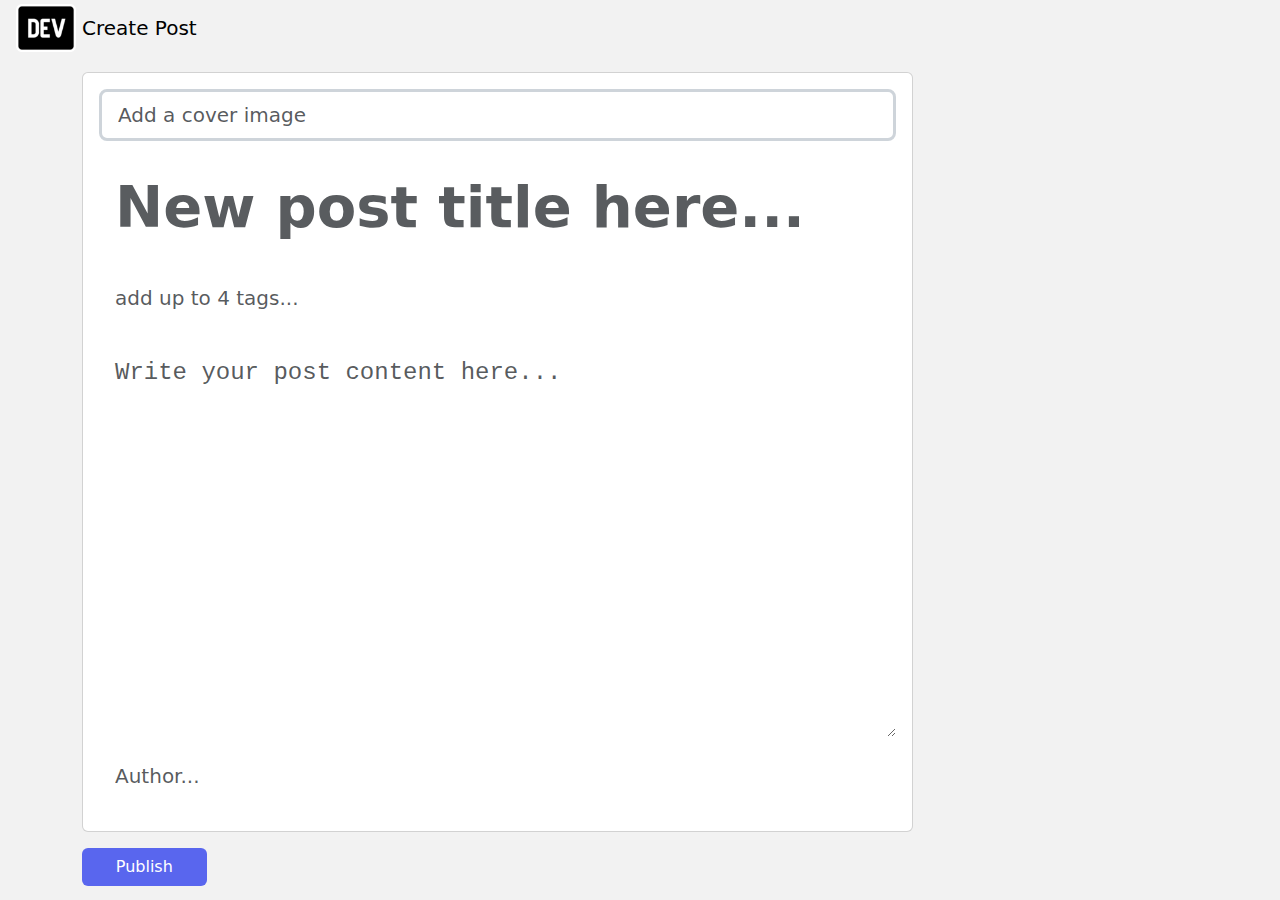
==== createPost.html @ 883aa669 "Finalizado el maquetado del creador de posts" ====
<!DOCTYPE html>
<html lang="en">
  <head>
    <meta charset="UTF-8" />
    <meta name="viewport" content="width=device-width, initial-scale=1.0" />
    <title>New</title>
    <link
      href="https://cdn.jsdelivr.net/npm/bootstrap@5.3.3/dist/css/bootstrap.min.css"
      rel="stylesheet"
      integrity="sha384-QWTKZyjpPEjISv5WaRU9OFeRpok6YctnYmDr5pNlyT2bRjXh0JMhjY6hW+ALEwIH"
      crossorigin="anonymous"
    />
    <link rel="stylesheet" href="CSS/styles.css" />
  </head>
  <body>
    <header>
      <nav class="navbar navbar-light">
        <div class="container d-flex">
          <a class="navbar-brand" href="#">
            <div class="d-flex align-items-center">
              <img
                src="/img/icon_logo.png"
                alt=""
                height="48"
                class="ms-3 me-3"
              />
              <p class="mb-0">Create Post</p>
            </div>
          </a>
        </div>
      </nav>
    </header>
    <section class="container full-height">
      <form class="row h-100 mt-3">
        <div class="col-12 col-md-9 h-100">
          <div class="card">
            <div class="card-body">
              <div class="input-group input-group-lg mb-3">
                <input
                  type="url"
                  class="form-control"
                  id="postImage"
                  placeholder="Add a cover image"
                  aria-label="Sizing example input"
                  aria-describedby="inputGroup-sizing-lg"
                />
              </div>
              <div class="input-group input-group-lg mb-3">
                <input
                  type="text"
                  class="form-control"
                  id="postTitle"
                  placeholder="New post title here..."
                  aria-label="Sizing example input"
                  aria-describedby="inputGroup-sizing-lg"
                />
              </div>
              <div class="input-group input-group-lg mb-3">
                <input
                  type="text"
                  class="form-control"
                  id="postTags"
                  placeholder="add up to 4 tags..."
                  aria-label="Sizing example input"
                  aria-describedby="inputGroup-sizing-lg"
                />
                <div id="tagsContainer" class="d-flex flex-wrap"></div>
                <!-- Contenedor de tags -->
              </div>
              <div class="input-group input-group-lg mb-3">
                <textarea
                  class="form-control"
                  id="postAbout"
                  placeholder="Write your post content here..."
                  aria-label="Sizing example input"
                  aria-describedby="inputGroup-sizing-lg"
                ></textarea>
              </div>
              <div class="input-group input-group-lg mb-3">
                <input
                  type="text"
                  class="form-control"
                  id="postAuthor"
                  placeholder="Author..."
                  aria-label="Sizing example input"
                  aria-describedby="inputGroup-sizing-lg"
                />
              </div>
            </div>
          </div>
          <a href="#" class="btn mt-3" id="publishPost">Publish</a>
        </div>
      </form>
    </section>

    <script
      src="https://cdn.jsdelivr.net/npm/bootstrap@5.3.3/dist/js/bootstrap.bundle.min.js"
      integrity="sha384-YvpcrYf0tY3lHB60NNkmXc5s9fDVZLESaAA55NDzOxhy9GkcIdslK1eN7N6jIeHz"
      crossorigin="anonymous"
    ></script>
    <script src="js/main.js" type="module"></script>
  </body>
</html>
---- CSS/styles.css ----
@charset "UTF-8";
* {
  margin: 0;
  padding: 0;
  box-sizing: border-box;
}

body {
  margin: 0;
  padding: 0;
  height: 100%;
  max-height: 100vh;
  overflow: hidden;
}

.full-height {
  overflow-y: auto;
}

.aside2 {
  background-color: rgb(242, 242, 242);
}
.aside2 .fiststylewrapper {
  margin-bottom: 1rem;
}
.aside2 .fiststylewrapper .list-group .list-group-item {
  display: flex;
  flex-direction: column;
}
.aside2 .fiststylewrapper .list-group .list-group-item a {
  text-decoration: none;
}
.aside2 .fiststylewrapper .list-group .list-group-item--title {
  font-weight: bold;
  margin-bottom: 0.3rem;
  color: rgb(70, 70, 70);
}
.aside2 .fiststylewrapper .list-group .list-group-item--description {
  font-size: 0.65rem;
  color: rgb(167, 167, 167);
  margin-bottom: 0.3rem;
}
.aside2 .fiststylewrapper .list-group .list-group-item--text {
  font-size: 0.8rem;
  color: rgb(70, 70, 70);
}
.aside2 .fiststylewrapper .list-group .list-group-item--text:hover {
  color: rgb(59, 52, 150);
}
.aside2 .fiststylewrapper .list-group .list-group-item--comments {
  font-size: 0.65rem;
  color: rgb(128, 128, 128);
}
.aside2 .fiststylewrapper .list-group .list-group-item--button {
  color: rgb(133, 74, 24);
  padding: 1 rem;
  background-color: rgb(250, 204, 61);
  width: 2rem;
  font-size: 0.65rem;
  border-radius: 0.3rem;
  margin-top: 0.5rem;
  border-style: none;
}
.aside2 .secondstylewrapper p {
  font-weight: bold;
  font-family: "Times New Roman", Times, serif;
  font-size: 0.85rem;
  margin-left: 1rem;
  letter-spacing: 0.5px;
  margin-bottom: 0.5rem;
}
.aside2 .secondstylewrapper .list-group {
  border-style: none;
}
.aside2 .secondstylewrapper .list-group .list-group-item {
  display: flex;
  flex-direction: column;
}
.aside2 .secondstylewrapper .list-group .list-group-item a {
  text-decoration: none;
  border-style: none;
  background-color: rgb(242, 242, 242);
  font-size: 0.9rem;
  color: #333;
  padding: 1rem 0.5 rem 1rem 0.5rem;
}
.aside2 .secondstylewrapper .list-group .list-group-item a:hover {
  color: rgb(59, 52, 150);
  opacity: 0.7rem;
}

.adan {
  padding: 1rem;
}

.div-card {
  color: #333;
  padding: 0.5rem;
  border-color: gray;
  border-radius: 0.7rem;
  background-color: rgb(255, 255, 255);
}
.div-card .encabezado {
  font-size: 1.25rem;
  border-color: black;
}
.div-card--buttons-div {
  display: flex;
  flex-direction: column;
}
.div-card--buttons-div .buttons-div--create {
  border-radius: 0.5rem;
  color: rgb(47, 49, 217);
  margin-bottom: 0.5rem;
  padding: 0.5rem 1rem 1rem 0.5rem;
  text-align: center;
  border-color: rgb(140, 144, 237);
  background-color: white;
}
.div-card--buttons-div .buttons-div--login {
  border-radius: 0.5rem;
  color: rgb(47, 49, 217);
  margin-bottom: 0.5rem;
  text-align: center;
  border-style: none;
  background-color: white;
}

.nav-icons {
  width: 250px;
  font-family: Arial, sans-serif;
}
.nav-icons--list {
  list-style: none;
  padding: 0;
  margin: 0;
}
.nav-icons .nav-item {
  display: flex;
  align-items: center;
  padding: 10px;
  text-decoration: none;
  color: #000;
  transition: background-color 0.3s ease;
  gap: 0.5rem;
}
.nav-icons .nav-item a:hover {
  background-color: blue;
}
.nav-icons__icon {
  margin-right: 10px;
}
.nav-icons__text {
  font-size: 16px;
}

.hover-asideadan {
  padding: 0.2rem;
}
.hover-asideadan:hover {
  background-color: rgb(219, 221, 240);
  text-decoration-color: rgb(44, 41, 114);
  border-radius: 0.5rem;
  text-decoration: underline;
}

.other-list h2 {
  font-size: 1.5em;
  font-weight: bold;
  margin-bottom: 0.5em;
}
.other-list ul.other-navigation-links {
  list-style: none;
  padding: 0;
  margin: 0;
}
.other-list a {
  display: flex;
  align-items: center;
  text-decoration: none;
  color: #723131;
}
.other-list a:hover {
  color: #666;
}
.other-list a .icon {
  width: 24px;
  height: 24px;
  margin-right: 0.5em;
}
.other-list a .c-link__icon {
  width: 24px;
  height: 24px;
  margin-right: 0.5em;
}
.other-list .hover-asideadan {
  padding: 0.2rem;
  margin-bottom: 1rem;
}
.other-list .hover-asideadan:hover {
  background-color: rgb(219, 221, 240);
  text-decoration-color: rgb(44, 41, 114);
  border-radius: 0.5rem;
  text-decoration: underline;
}

.nav-popular {
  margin-bottom: 1rem;
}
.nav-popular__title {
  font-size: 1.25em;
  font-weight: bold;
  padding: 0.5em;
  margin-bottom: 1rem;
}
.nav-popular__tag-container {
  max-height: 42vh;
  overflow-y: auto;
}
.nav-popular .sidebar-nav-element {
  margin-bottom: 0.5em;
  display: flex;
  justify-content: start;
}
.nav-popular__tag-link.c-link--block {
  color: rgb(44, 41, 114);
  text-decoration: none;
  padding: 0.5rem;
  display: block;
}
.nav-popular__tag-link.c-link--block:hover {
  text-decoration: underline;
  text-decoration-color: rgb(44, 41, 114);
  background-color: rgb(219, 221, 240);
  border-radius: 0.5rem;
}

body {
  background-color: rgb(242, 242, 242);
}

.aside2 {
  background-color: rgb(242, 242, 242);
}

.aside2 .fiststylewrapper {
  margin-left: 0.5rem;
  margin-bottom: 1rem;
}

.aside2 .fiststylewrapper .list-group .list-group-item {
  display: flex;
  flex-direction: column;
}

.aside2 .fiststylewrapper .list-group .list-group-item a {
  text-decoration: none;
}

.aside2 .fiststylewrapper .list-group .list-group-item--title {
  font-weight: bold;
  margin-bottom: 0.3rem;
  color: rgb(70, 70, 70);
}

.aside2 .fiststylewrapper .list-group .list-group-item--description {
  font-size: 0.65rem;
  color: rgb(167, 167, 167);
  margin-bottom: 0.3rem;
}

.aside2 .fiststylewrapper .list-group .list-group-item--text {
  font-size: 0.8rem;
  color: rgb(70, 70, 70);
}

.aside2 .fiststylewrapper .list-group .list-group-item--text:hover {
  color: rgb(59, 52, 150);
}

.aside2 .fiststylewrapper .list-group .list-group-item--comments {
  font-size: 0.65rem;
  color: rgb(128, 128, 128);
}

.aside2 .fiststylewrapper .list-group .list-group-item--button {
  color: rgb(133, 74, 24);
  padding: 1 rem;
  background-color: rgb(250, 204, 61);
  width: 2rem;
  font-size: 0.65rem;
  border-radius: 0.3rem;
  margin-top: 0.5rem;
  border-style: none;
}

.aside2 .secondstylewrapper p {
  font-weight: bold;
  font-family: "Times New Roman", Times, serif;
  font-size: 0.85rem;
  margin-left: 1rem;
  letter-spacing: 0.5px;
  margin-bottom: 0.5rem;
}

.aside2 .secondstylewrapper__card {
  display: flex;
  flex-direction: column;
  margin-left: 1rem;
  font-size: 0.8rem;
}

.aside2 .secondstylewrapper__card a {
  text-decoration: none;
  color: #333;
  margin-top: 1rem;
  margin-left: 0.5rem;
  padding: 0.3rem;
}

.aside2 .secondstylewrapper__card a:hover {
  color: rgb(59, 52, 150);
  background-color: rgb(254, 254, 254);
}

.aside2 .footer {
  background-color: #E5E5E5;
  font-size: 0.875rem;
  padding: 3rem;
}

.aside2 .footer__legals {
  color: #404040;
  margin: 0;
}

.aside2 .footer__link {
  color: #3B49DF;
  text-decoration: none;
}

.aside2 .footer__link:hover {
  text-decoration: underline;
}

.aside2 .footer__nav-links {
  margin: 0;
}

.aside2 .footer__nav-link {
  list-style: none;
  display: flex;
  align-items: center;
}

.aside2 .footer__nav-link:not(:last-child)::after {
  content: "•";
  font-size: 1.5rem;
  padding: 0 0.5rem;
} 
.footer {
  background-color: #e5e5e5;
  font-size: 0.875rem;
  padding: 3rem;
}
.footer__legals {
  color: #404040;
  margin: 0;
}
.footer__link {
  color: #3b49df;
  text-decoration: none;
}
.footer__link:hover {
  text-decoration: underline;
}
.footer__nav-links {
  margin: 0;
}
.footer__nav-link {
  list-style: none;
  display: flex;
  align-items: center;
}
.footer__nav-link:not(:last-child)::after {
  content: "•";
  font-size: 1.5rem;
  padding: 0 0.5rem;
}

.navComponent {
  box-shadow: 0px 0px 3px 0px #717171;
  padding: 0.5rem;
  background-color: white;
  margin-bottom: 1rem;
}
.navComponent__container-search {
  border: 1px solid #bdbdbd;
  padding: 0.5rem;
  border-radius: 0.5rem;
  width: calc(100% - 150px);
  position: relative;
  display: none !important;
}
.navComponent__icon-logo {
  width: 50px;
}
.navComponent__input {
  border: none;
  left: 1rem;
  width: calc(100% - 150px);
  padding-left: 34px;
}
.navComponent__button-search {
  background-color: white;
  border: none;
}
.navComponent__link {
  font-size: 0.75rem;
  color: #717171;
  text-decoration: none;
}
.navComponent__button-mobile {
  background: none;
  border: none;
}

.button-link {
  background-color: white;
  color: #525252;
  padding: 0 0.5rem;
  line-height: 35px;
}
.button-link:hover {
  background-color: hsla(234.88, 71.93%, 55.29%, 0.16);
  text-decoration: underline;
}

.button-primary {
  background-color: white;
  border-radius: 0.5rem;
  border: 1px solid #712cf9;
  color: #712cf9;
}
.button-primary:hover {
  background-color: #712cf9;
  color: white;
  text-decoration: underline;
}

@media only screen and (min-width: 768px) {
  .navComponent__container-search {
    display: block !important;
  }
  .navComponent__button-search {
    position: absolute;
    top: 6px;
  }
}
body {
  background-color: rgb(242, 242, 242);
}

.aside2 {
  background-color: rgb(242, 242, 242);
}

.aside2 .fiststylewrapper {
  margin-left: 0.5rem;
  margin-bottom: 1rem;
}

.aside2 .fiststylewrapper .list-group .list-group-item {
  display: flex;
  flex-direction: column;
}

.aside2 .fiststylewrapper .list-group .list-group-item a {
  text-decoration: none;
}

.aside2 .fiststylewrapper .list-group .list-group-item--title {
  font-weight: bold;
  margin-bottom: 0.3rem;
  color: rgb(70, 70, 70);
}

.aside2 .fiststylewrapper .list-group .list-group-item--description {
  font-size: 0.65rem;
  color: rgb(167, 167, 167);
  margin-bottom: 0.3rem;
}

.aside2 .fiststylewrapper .list-group .list-group-item--text {
  font-size: 0.8rem;
  color: rgb(70, 70, 70);
}

.aside2 .fiststylewrapper .list-group .list-group-item--text:hover {
  color: rgb(59, 52, 150);
}

.aside2 .fiststylewrapper .list-group .list-group-item--comments {
  font-size: 0.65rem;
  color: rgb(128, 128, 128);
}

.aside2 .fiststylewrapper .list-group .list-group-item--button {
  color: rgb(133, 74, 24);
  padding: 1 rem;
  background-color: rgb(250, 204, 61);
  width: 2rem;
  font-size: 0.65rem;
  border-radius: 0.3rem;
  margin-top: 0.5rem;
  border-style: none;
}

.aside2 .secondstylewrapper p {
  font-weight: bold;
  font-family: "Times New Roman", Times, serif;
  font-size: 0.85rem;
  margin-left: 1rem;
  letter-spacing: 0.5px;
  margin-bottom: 0.5rem;
}

.aside2 .secondstylewrapper__card {
  display: flex;
  flex-direction: column;
  margin-left: 1rem;
  font-size: 0.8rem;
}

.aside2 .secondstylewrapper__card a {
  text-decoration: none;
  color: #333;
  margin-top: 1rem;
  margin-left: 0.5rem;
  padding: 0.3rem;
}

.aside2 .secondstylewrapper__card a:hover {
  color: rgb(59, 52, 150);
  background-color: rgb(254, 254, 254);
}

.aside2 .footer {
  background-color: #E5E5E5;
  font-size: 0.875rem;
  padding: 3rem;
}

.aside2 .footer__legals {
  color: #404040;
  margin: 0;
}

.aside2 .footer__link {
  color: #3B49DF;
  text-decoration: none;
}

.aside2 .footer__link:hover {
  text-decoration: underline;
}

.aside2 .footer__nav-links {
  margin: 0;
}

.aside2 .footer__nav-link {
  list-style: none;
  display: flex;
  align-items: center;
}

.aside2 .footer__nav-link:not(:last-child)::after {
  content: "•";
  font-size: 1.5rem;
  padding: 0 0.5rem;
} 
.footer {
  background-color: #e5e5e5;
  font-size: 0.875rem;
  padding: 3rem;
}
.footer__legals {
  color: #404040;
  margin: 0;
}
.footer__link {
  color: #3b49df;
  text-decoration: none;
}
.footer__link:hover {
  text-decoration: underline;
}
.footer__nav-links {
  margin: 0;
}
.footer__nav-link {
  list-style: none;
  display: flex;
  align-items: center;
}
.footer__nav-link:not(:last-child)::after {
  content: "•";
  font-size: 1.5rem;
  padding: 0 0.5rem;
}

.navComponent {
  box-shadow: 0px 0px 3px 0px #717171;
  padding: 0.5rem;
}
.navComponent__container-search {
  border: 1px solid #bdbdbd;
  padding: 0.5rem;
  border-radius: 0.5rem;
  width: calc(100% - 150px);
  position: relative;
  display: none !important;
}
.navComponent__icon-logo {
  width: 50px;
}
.navComponent__input {
  border: none;
  left: 1rem;
  width: calc(100% - 150px);
  padding-left: 34px;
}
.navComponent__button-search {
  background-color: white;
  border: none;
}
.navComponent__link {
  font-size: 0.75rem;
  color: #717171;
  text-decoration: none;
}
.navComponent__button-mobile {
  background: none;
  border: none;
}

.button-link {
  background-color: white;
  color: #525252;
  padding: 0 0.5rem;
  line-height: 35px;
}
.button-link:hover {
  background-color: hsla(234.88, 71.93%, 55.29%, 0.16);
  text-decoration: underline;
}

.button-primary {
  background-color: white;
  border-radius: 0.5rem;
  border: 1px solid #712cf9;
  color: #712cf9;
}
.button-primary:hover {
  background-color: #712cf9;
  color: white;
  text-decoration: underline;
}

@media only screen and (min-width: 768px) {
  .navComponent__container-search {
    display: block !important;
  }
  .navComponent__button-search {
    position: absolute;
    top: 6px;
  }
}
.profile-image {
  width: 20px;
  height: 20px;
  border-radius: 100%;
}

div.main-navi_top {
  display: flex;
  gap: 1.5rem;
}

.main-navi_top span:hover {
  background-color: #ebecff;
  color: #5966ee;
  cursor: pointer;
}

div.head-dev-com.d-flex.justify-content-between {
  padding-left: 1rem;
}

.profile-image {
  width: 20px;
  height: 20px;
  border-radius: 100%;
}

div.user-name_date.d-flex:hover {
  color: #3B49DF;
  cursor: pointer;
}

.card p {
  font-family: system-ui, -apple-system, BlinkMacSystemFont, "Segoe UI", Roboto, Oxygen, Ubuntu, Cantarell, "Open Sans", "Helvetica Neue", sans-serif;
  font-size: 14px;
}

p.date-name {
  font-size: 12px;
}

div.hashtags-info {
  display: flex;
  font-size: 14px;
  gap: 1rem;
  margin-left: 2rem;
}

div.hashtags-info span:hover {
  background-color: #f1d6d6;
  border: 1px solid;
  border-color: #f1d6d6;
  border-radius: 3px;
  cursor: pointer;
}

img.img-emoji {
  height: 15px;
  width: 15px;
}

.start-now {
  font-size: 30px;
  font-family: system-ui;
  font-weight: bold;
}

h5.card-title {
  font-family: system-ui, -apple-system, BlinkMacSystemFont, "Segoe UI", Roboto, Oxygen, Ubuntu, Cantarell, "Open Sans", "Helvetica Neue", sans-serif;
  font-weight: bold;
  font-size: 24px;
  margin-top: 2rem;
}

.general-info h6 {
  font-family: system-ui, -apple-system, BlinkMacSystemFont, "Segoe UI", Roboto, Oxygen, Ubuntu, Cantarell, "Open Sans", "Helvetica Neue", sans-serif;
  font-weight: bold;
  font-size: 20px;
  margin-top: 1rem;
  margin-left: 2rem;
}

.general-info h6:hover {
  color: #3B49DF;
  cursor: pointer;
}

div.reaction-emojis.d-flex:hover {
  cursor: pointer;
  background-color: #f7f7f7;
  border-radius: 8px;
}

div.reactions-div.d-flex:hover {
  cursor: pointer;
  background-color: #f7f7f7;
  border-radius: 8px;
}

div.user-name_date.d-flex {
  gap: 0.25rem;
}

div.reaction-comments.d-flex.justify-content-between.mt-3 {
  margin-left: 1.5rem;
}

div.emojis-reaction_numbers.d-flex.mt-1.gap-1 {
  font-size: 14px;
} /*aqui termina*/
.form-control {
  border: none;
  box-shadow: none;
}

.form-control:focus {
  border: none;
  box-shadow: none;
}

#postTitle {
  color: black;
  font-size: calc(2rem + 2vw);
  font-weight: bold;
}

#postAbout {
  height: 400px;
  font-family: "Courier New", Courier, monospace;
}

#postAbout::-moz-placeholder {
  text-align: start;
  padding-top: 10px;
  font-size: 1.5rem;
}

#postAbout::placeholder {
  text-align: start;
  padding-top: 10px;
  font-size: 1.5rem;
}

#postImage {
  border: 3px solid #ced4da;
  width: 33.33%;
  min-width: 100px;
}

.navbar-brand img {
  position: absolute;
  left: 0;
}

#publishPost {
  background-color: #5966ee;
  color: white;
  width: 15%;
}/*# sourceMappingURL=styles.css.map */
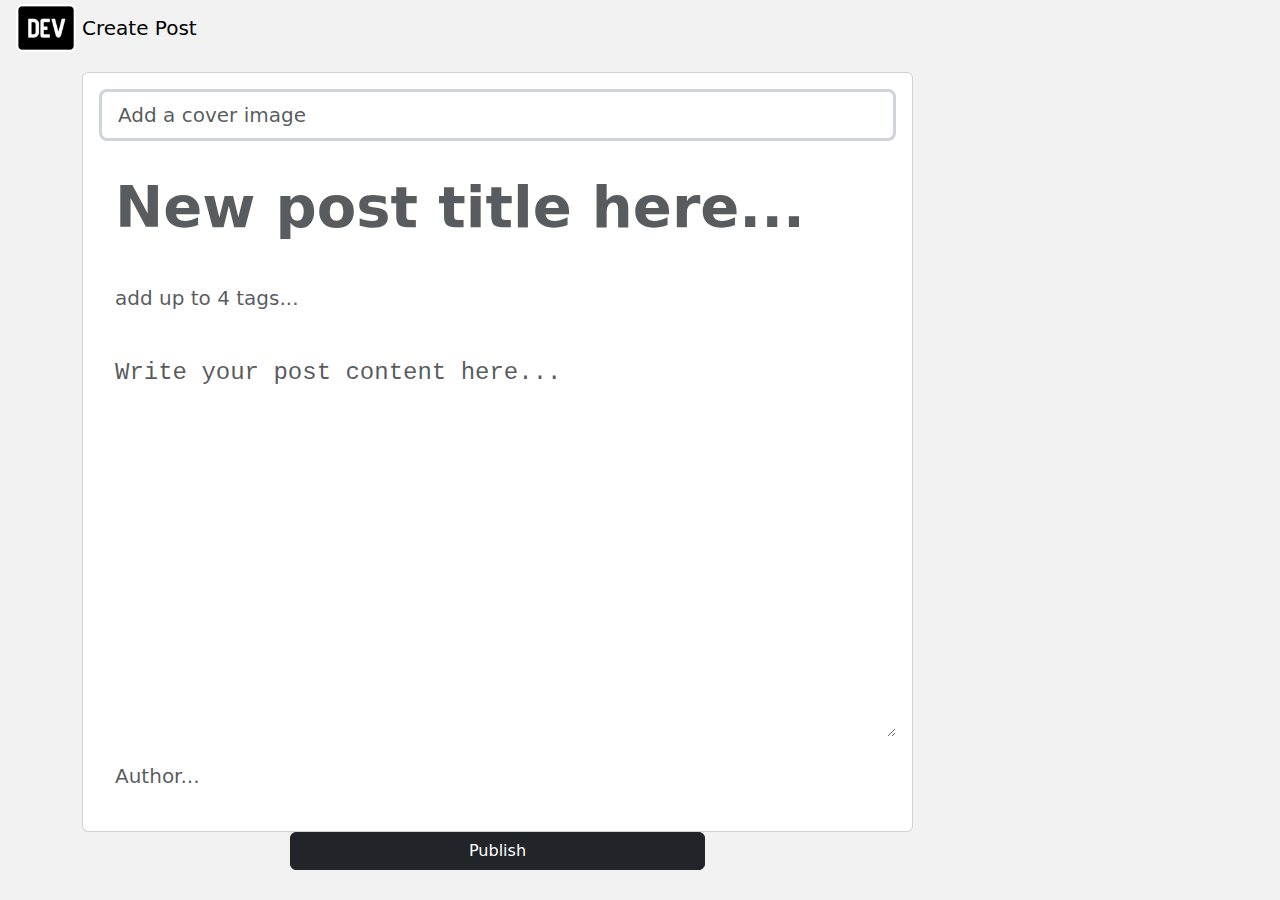
==== commit 21ddf0e2: "Solucionado problema con la conectividad base de datos" ====
--- a/createPost.html
+++ b/createPost.html
@@ -3,7 +3,7 @@
   <head>
     <meta charset="UTF-8" />
     <meta name="viewport" content="width=device-width, initial-scale=1.0" />
-    <title>New</title>
+    <title>New Post</title>
     <link
       href="https://cdn.jsdelivr.net/npm/bootstrap@5.3.3/dist/css/bootstrap.min.css"
       rel="stylesheet"
@@ -31,7 +31,7 @@
       </nav>
     </header>
     <section class="container full-height">
-      <form class="row h-100 mt-3">
+      <form class="row h-100 mt-3" id="post-form">
         <div class="col-12 col-md-9 h-100">
           <div class="card">
             <div class="card-body">
@@ -40,9 +40,11 @@
                   type="url"
                   class="form-control"
                   id="postImage"
+                  name="picSource"
                   placeholder="Add a cover image"
                   aria-label="Sizing example input"
                   aria-describedby="inputGroup-sizing-lg"
+                  required
                 />
               </div>
               <div class="input-group input-group-lg mb-3">
@@ -50,9 +52,11 @@
                   type="text"
                   class="form-control"
                   id="postTitle"
+                  name="title"
                   placeholder="New post title here..."
                   aria-label="Sizing example input"
                   aria-describedby="inputGroup-sizing-lg"
+                  required
                 />
               </div>
               <div class="input-group input-group-lg mb-3">
@@ -60,20 +64,23 @@
                   type="text"
                   class="form-control"
                   id="postTags"
+                  name="tags"
                   placeholder="add up to 4 tags..."
                   aria-label="Sizing example input"
                   aria-describedby="inputGroup-sizing-lg"
+                  required
                 />
                 <div id="tagsContainer" class="d-flex flex-wrap"></div>
-                <!-- Contenedor de tags -->
               </div>
               <div class="input-group input-group-lg mb-3">
                 <textarea
                   class="form-control"
                   id="postAbout"
+                  name="abstract"
                   placeholder="Write your post content here..."
                   aria-label="Sizing example input"
                   aria-describedby="inputGroup-sizing-lg"
+                  required
                 ></textarea>
               </div>
               <div class="input-group input-group-lg mb-3">
@@ -81,14 +88,29 @@
                   type="text"
                   class="form-control"
                   id="postAuthor"
+                  name="user"
                   placeholder="Author..."
                   aria-label="Sizing example input"
                   aria-describedby="inputGroup-sizing-lg"
+                  required
                 />
               </div>
             </div>
           </div>
-          <a href="#" class="btn mt-3" id="publishPost">Publish</a>
+          <button
+            id="save-post-btn"
+            type="button"
+            class="d-grid gap-2 col-6 mx-auto btn btn-dark"
+          >
+            Publish
+          </button>
+          <div
+            id="success-message"
+            class="alert alert-success d-none mt-3"
+            role="alert"
+          >
+            Post published successfully!
+          </div>
         </div>
       </form>
     </section>
@@ -98,6 +120,6 @@
       integrity="sha384-YvpcrYf0tY3lHB60NNkmXc5s9fDVZLESaAA55NDzOxhy9GkcIdslK1eN7N6jIeHz"
       crossorigin="anonymous"
     ></script>
-    <script src="js/main.js" type="module"></script>
+    <script src="js/postGenerator.js" type="module"></script>
   </body>
 </html>
--- a/CSS/styles.css
+++ b/CSS/styles.css
@@ -3,18 +3,6 @@
   margin: 0;
   padding: 0;
   box-sizing: border-box;
-}
-
-body {
-  margin: 0;
-  padding: 0;
-  height: 100%;
-  max-height: 100vh;
-  overflow: hidden;
-}
-
-.full-height {
-  overflow-y: auto;
 }
 
 .aside2 {
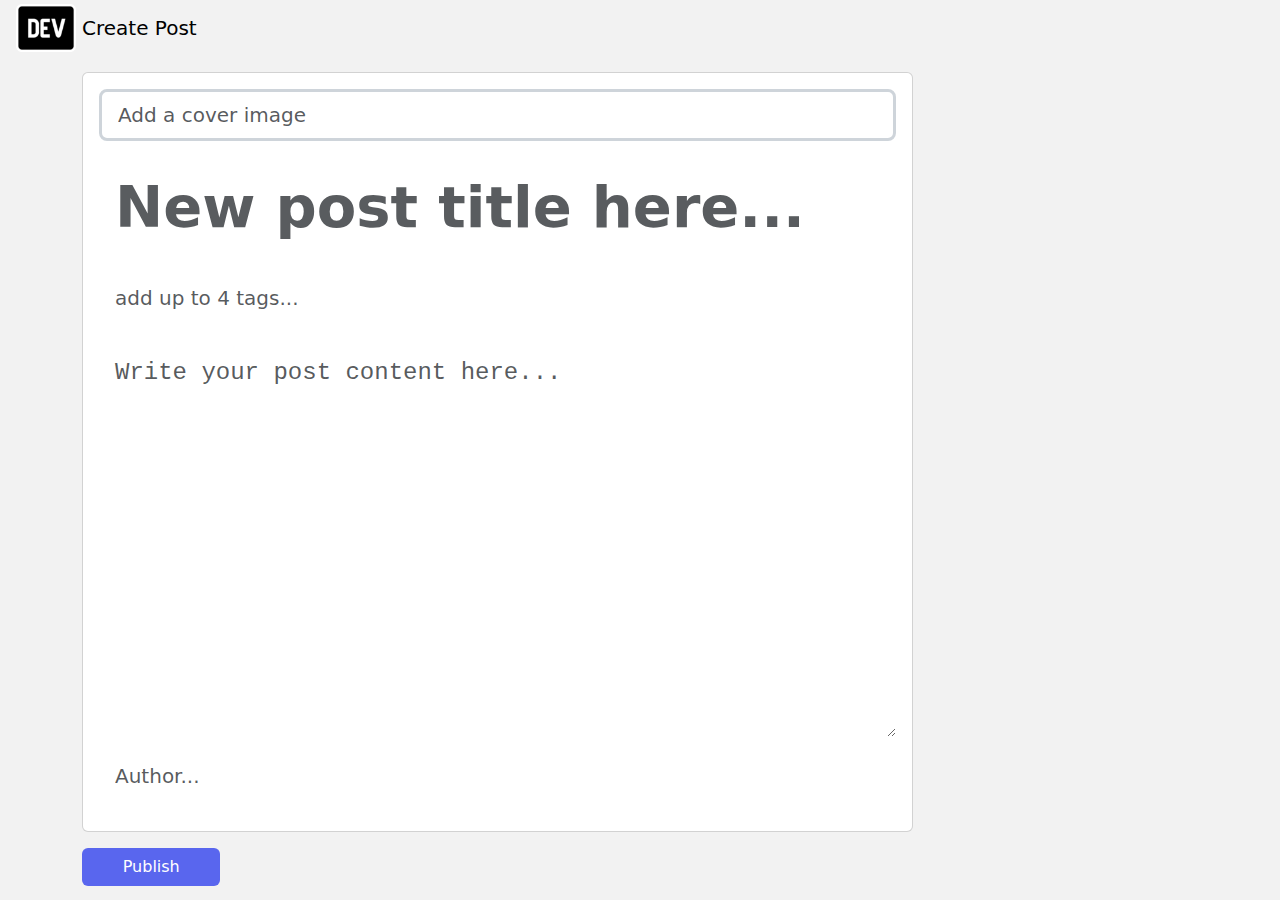
==== commit 6cd0c015: "Finalizado el creador de posts a base de datos" ====
--- a/createPost.html
+++ b/createPost.html
@@ -11,6 +11,21 @@
       crossorigin="anonymous"
     />
     <link rel="stylesheet" href="CSS/styles.css" />
+    <style>
+      .tag {
+        display: inline-block;
+        background-color: #007bff;
+        color: white;
+        border-radius: 0.25rem;
+        padding: 0.2rem 0.5rem;
+        margin: 0.2rem;
+        position: relative;
+      }
+      .tag .remove-tag {
+        cursor: pointer;
+        margin-left: 0.5rem;
+      }
+    </style>
   </head>
   <body>
     <header>
@@ -100,7 +115,7 @@
           <button
             id="save-post-btn"
             type="button"
-            class="d-grid gap-2 col-6 mx-auto btn btn-dark"
+            class="mt-3 col-2 mx-auto btn"
           >
             Publish
           </button>
--- a/CSS/styles.css
+++ b/CSS/styles.css
@@ -819,8 +819,7 @@
   left: 0;
 }
 
-#publishPost {
+#save-post-btn {
   background-color: #5966ee;
   color: white;
-  width: 15%;
 }/*# sourceMappingURL=styles.css.map */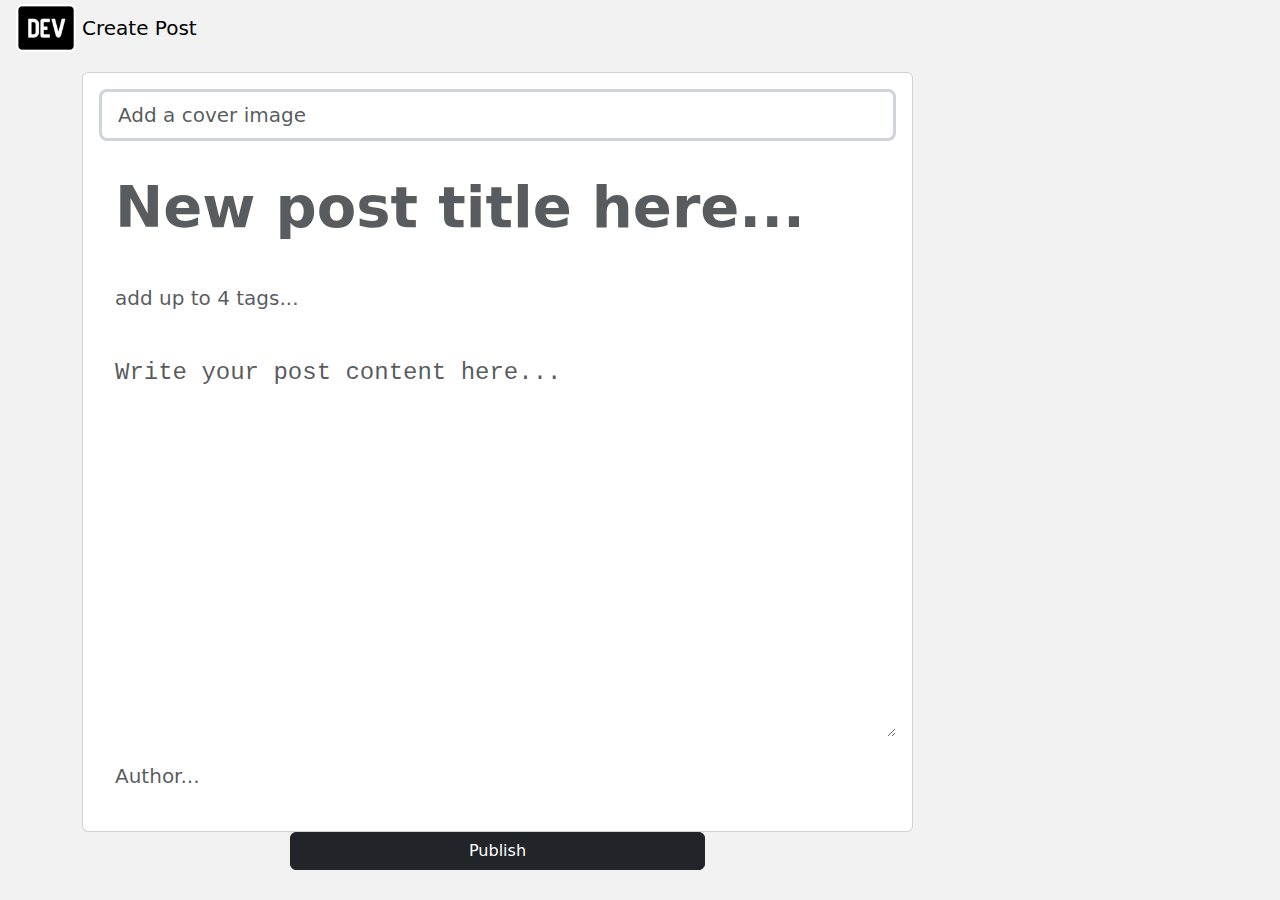
==== commit 06c34f04: "Merge pull request #10 from ErickVeraC/andres" ====
--- a/createPost.html
+++ b/createPost.html
@@ -11,21 +11,6 @@
       crossorigin="anonymous"
     />
     <link rel="stylesheet" href="CSS/styles.css" />
-    <style>
-      .tag {
-        display: inline-block;
-        background-color: #007bff;
-        color: white;
-        border-radius: 0.25rem;
-        padding: 0.2rem 0.5rem;
-        margin: 0.2rem;
-        position: relative;
-      }
-      .tag .remove-tag {
-        cursor: pointer;
-        margin-left: 0.5rem;
-      }
-    </style>
   </head>
   <body>
     <header>
@@ -115,7 +100,7 @@
           <button
             id="save-post-btn"
             type="button"
-            class="mt-3 col-2 mx-auto btn"
+            class="d-grid gap-2 col-6 mx-auto btn btn-dark"
           >
             Publish
           </button>
--- a/CSS/styles.css
+++ b/CSS/styles.css
@@ -819,7 +819,8 @@
   left: 0;
 }
 
-#save-post-btn {
+#publishPost {
   background-color: #5966ee;
   color: white;
+  width: 15%;
 }/*# sourceMappingURL=styles.css.map */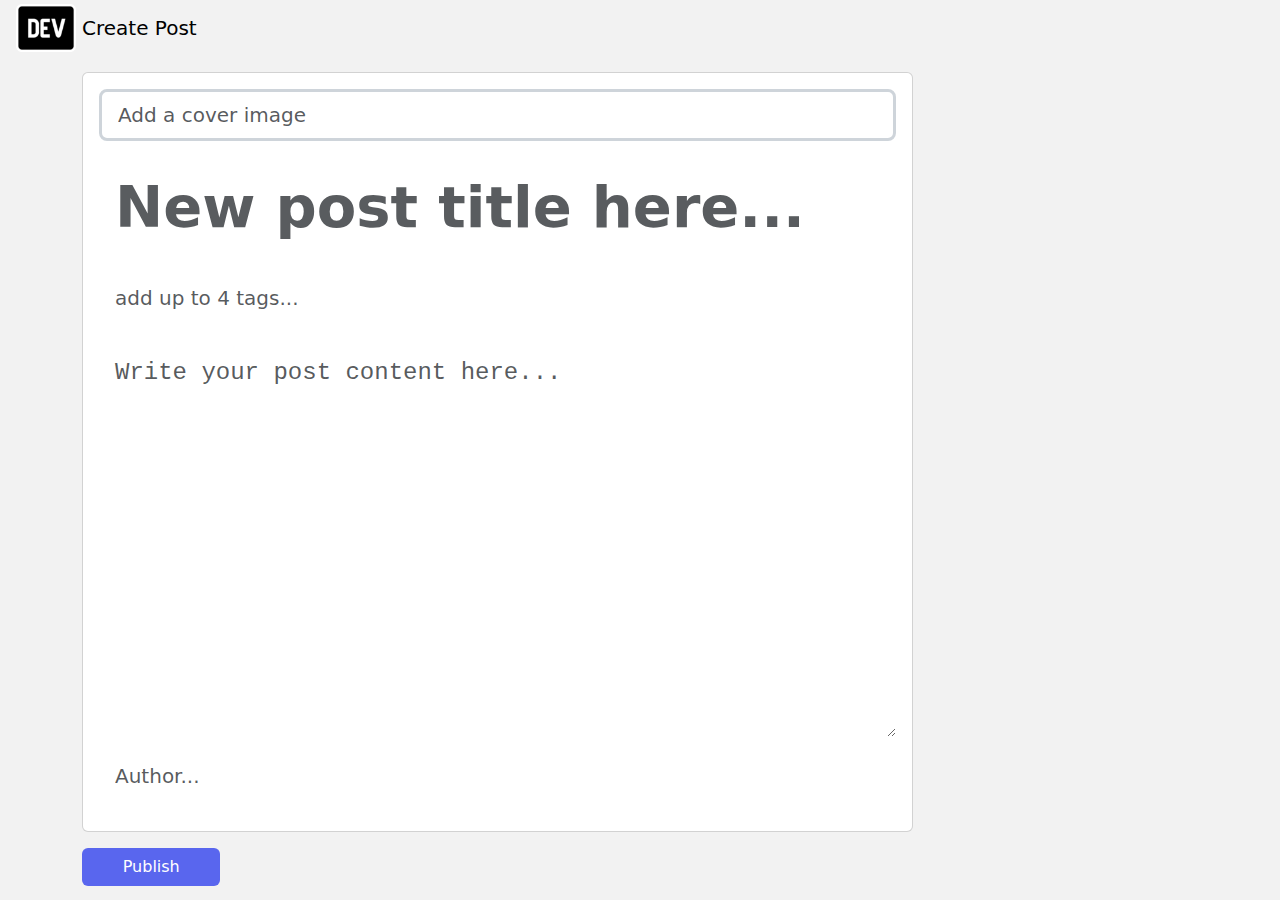
==== commit f910ee63: "Merge pull request #11 from ErickVeraC/develop" ====
--- a/createPost.html
+++ b/createPost.html
@@ -11,6 +11,21 @@
       crossorigin="anonymous"
     />
     <link rel="stylesheet" href="CSS/styles.css" />
+    <style>
+      .tag {
+        display: inline-block;
+        background-color: #007bff;
+        color: white;
+        border-radius: 0.25rem;
+        padding: 0.2rem 0.5rem;
+        margin: 0.2rem;
+        position: relative;
+      }
+      .tag .remove-tag {
+        cursor: pointer;
+        margin-left: 0.5rem;
+      }
+    </style>
   </head>
   <body>
     <header>
@@ -100,7 +115,7 @@
           <button
             id="save-post-btn"
             type="button"
-            class="d-grid gap-2 col-6 mx-auto btn btn-dark"
+            class="mt-3 col-2 mx-auto btn"
           >
             Publish
           </button>
--- a/CSS/styles.css
+++ b/CSS/styles.css
@@ -819,8 +819,7 @@
   left: 0;
 }
 
-#publishPost {
+#save-post-btn {
   background-color: #5966ee;
   color: white;
-  width: 15%;
 }/*# sourceMappingURL=styles.css.map */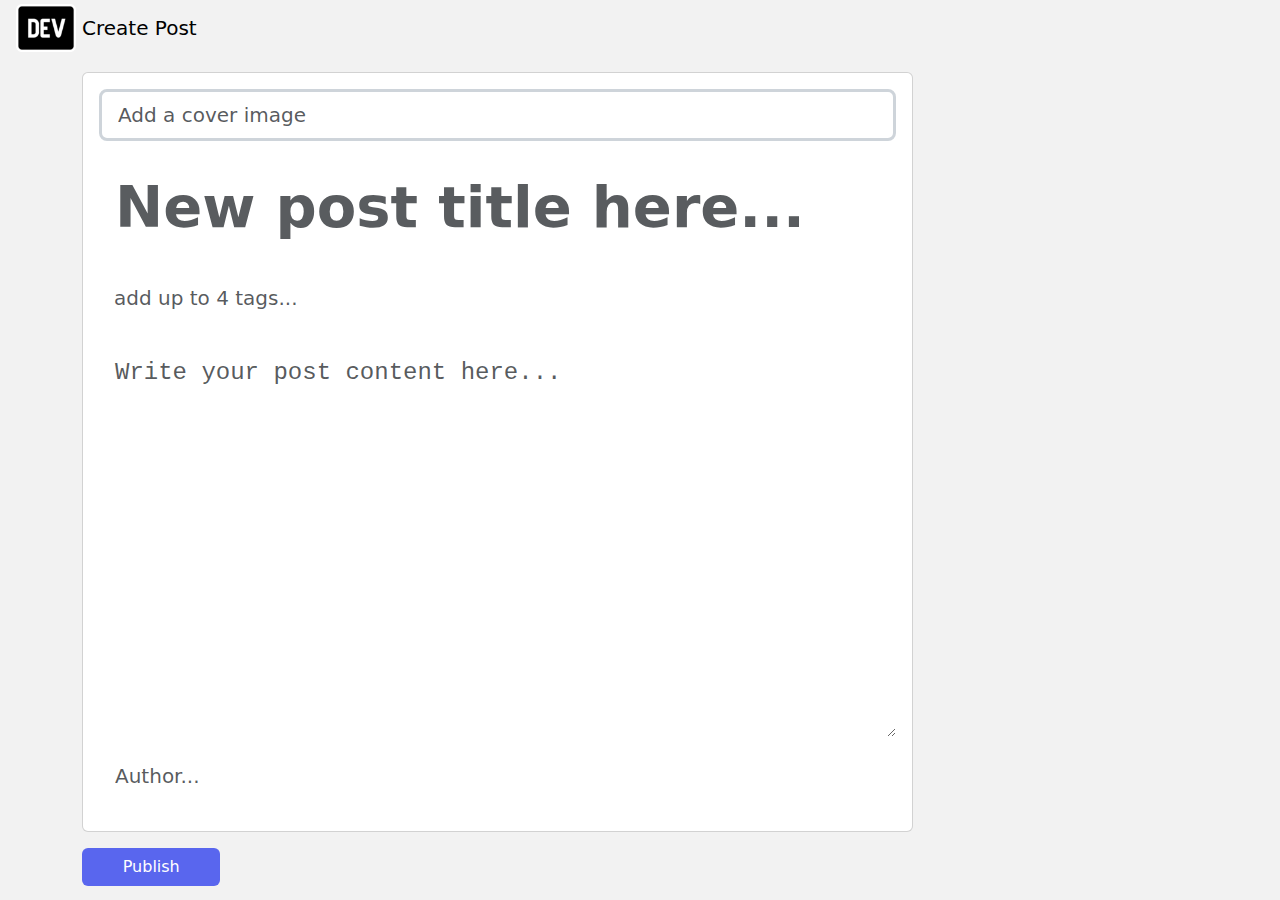
==== commit b55fd4af: "Agregado boton de like y comment a las cards" ====
--- a/createPost.html
+++ b/createPost.html
@@ -75,6 +75,7 @@
                 />
               </div>
               <div class="input-group input-group-lg mb-3">
+                <div id="tagsContainer" class="d-flex flex-wrap"></div>
                 <input
                   type="text"
                   class="form-control"
@@ -85,7 +86,6 @@
                   aria-describedby="inputGroup-sizing-lg"
                   required
                 />
-                <div id="tagsContainer" class="d-flex flex-wrap"></div>
               </div>
               <div class="input-group input-group-lg mb-3">
                 <textarea
--- a/CSS/styles.css
+++ b/CSS/styles.css
@@ -822,4 +822,39 @@
 #save-post-btn {
   background-color: #5966ee;
   color: white;
+}
+
+.card-title:hover {
+  color: #5966ee;
+}
+
+.tag-link:hover {
+  background-color: #f8f9fa;
+}
+
+.tag-link {
+  display: inline-block;
+  margin: 0.2rem;
+  padding: 0.2rem 0.5rem;
+  border-radius: 0.25rem;
+}
+
+.card a {
+  text-decoration: none;
+}
+
+.card {
+  height: auto;
+}
+
+.card img {
+  width: 100%;
+  -o-object-fit: cover;
+     object-fit: cover;
+  padding: 0;
+  margin: 0;
+}
+
+.card-title, .card-text, .tag-link {
+  text-decoration: none;
 }/*# sourceMappingURL=styles.css.map */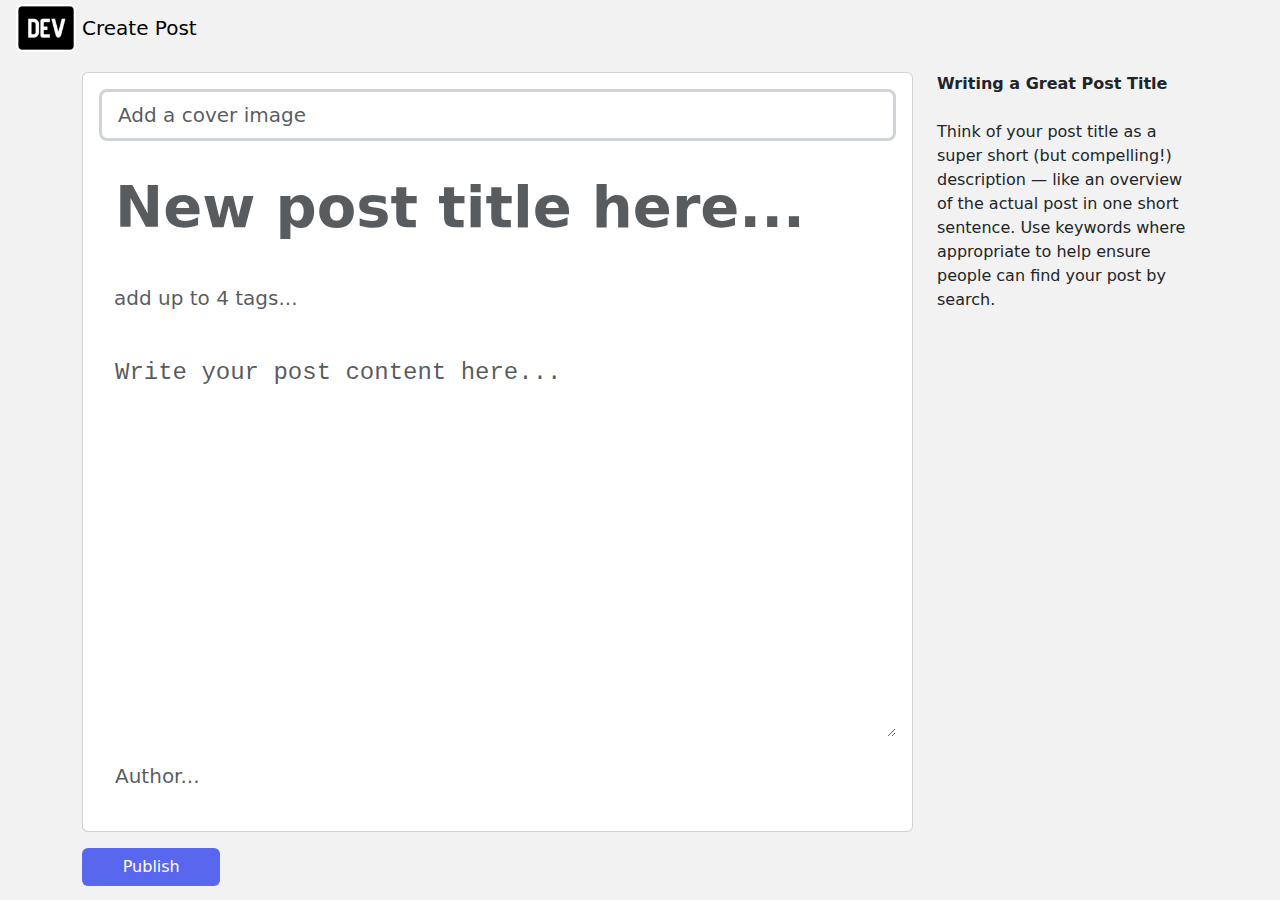
==== commit efa015a0: "Mejorando el formulario" ====
--- a/createPost.html
+++ b/createPost.html
@@ -31,7 +31,7 @@
     <header>
       <nav class="navbar navbar-light">
         <div class="container d-flex">
-          <a class="navbar-brand" href="#">
+          <a class="navbar-brand" href="index.html">
             <div class="d-flex align-items-center">
               <img
                 src="/img/icon_logo.png"
@@ -127,6 +127,10 @@
             Post published successfully!
           </div>
         </div>
+        <div
+          class="col-md-3 h-100 d-flex flex-column justify-content-end"
+          id="postInfo"
+        ></div>
       </form>
     </section>
 
--- a/CSS/styles.css
+++ b/CSS/styles.css
@@ -633,6 +633,61 @@
   border: none;
 }
 
+.navbar.navbar-expand-lg.d-flex.border-bottom {
+  background-color: white;
+}
+
+.search-container.border.rounded.d-none.d-md-block.ms-2.w-50.d-flex.flex-nowrap.align-items-center {
+  display: flex;
+  align-items: center;
+  border: 1px solid #ccc;
+  border-radius: 4px;
+}
+.search-container.border.rounded.d-none.d-md-block.ms-2.w-50.d-flex.flex-nowrap.align-items-center .search-button.btn.btn-ghost-morado {
+  background-color: transparent;
+  border: none;
+  cursor: pointer;
+  display: flex;
+  align-items: center;
+  justify-content: center;
+  padding: 5px;
+}
+.search-container.border.rounded.d-none.d-md-block.ms-2.w-50.d-flex.flex-nowrap.align-items-center .search-button.btn.btn-ghost-morado svg {
+  fill: #6c757d;
+}
+.search-container.border.rounded.d-none.d-md-block.ms-2.w-50.d-flex.flex-nowrap.align-items-center .search-input {
+  flex: 1;
+  border: none;
+  outline: none;
+  padding: 5px;
+  font-size: 16px;
+}
+
+#btn-create-posts {
+  text-decoration: none;
+}
+
+#createPostBtn {
+  border: solid 1px;
+  border-color: #3b49df;
+  font-weight: bold;
+  font-family: system-ui, -apple-system, BlinkMacSystemFont, "Segoe UI", Roboto, Oxygen, Ubuntu, Cantarell, "Open Sans", "Helvetica Neue", sans-serif;
+  font-size: 16px;
+  color: #3b49df;
+}
+#createPostBtn:hover {
+  border: 1px solid #3b49df;
+  background-color: #3b49df;
+  color: white;
+  text-decoration: underline;
+}
+
+input.position-relative.w-100.border-0 {
+  border: none;
+  box-shadow: none;
+  outline: none;
+}
+
 .button-link {
   background-color: white;
   color: #525252;
